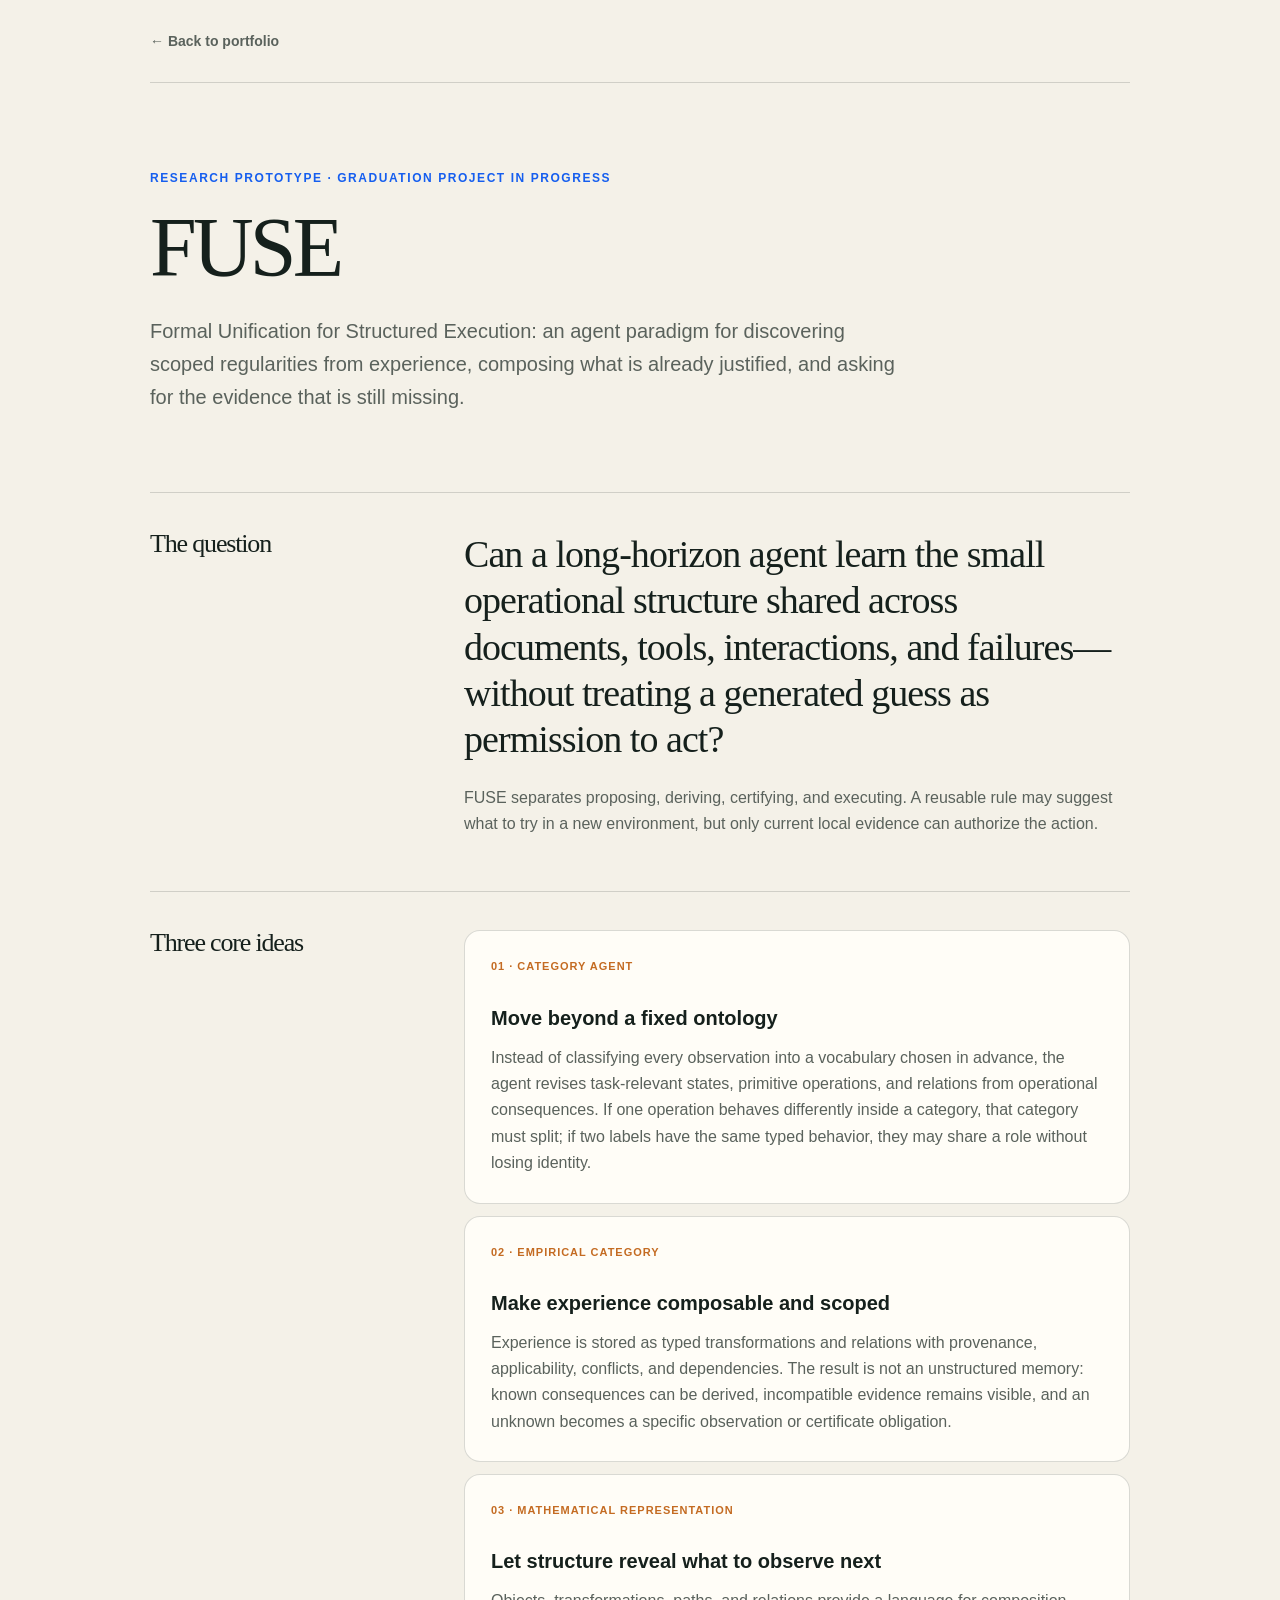
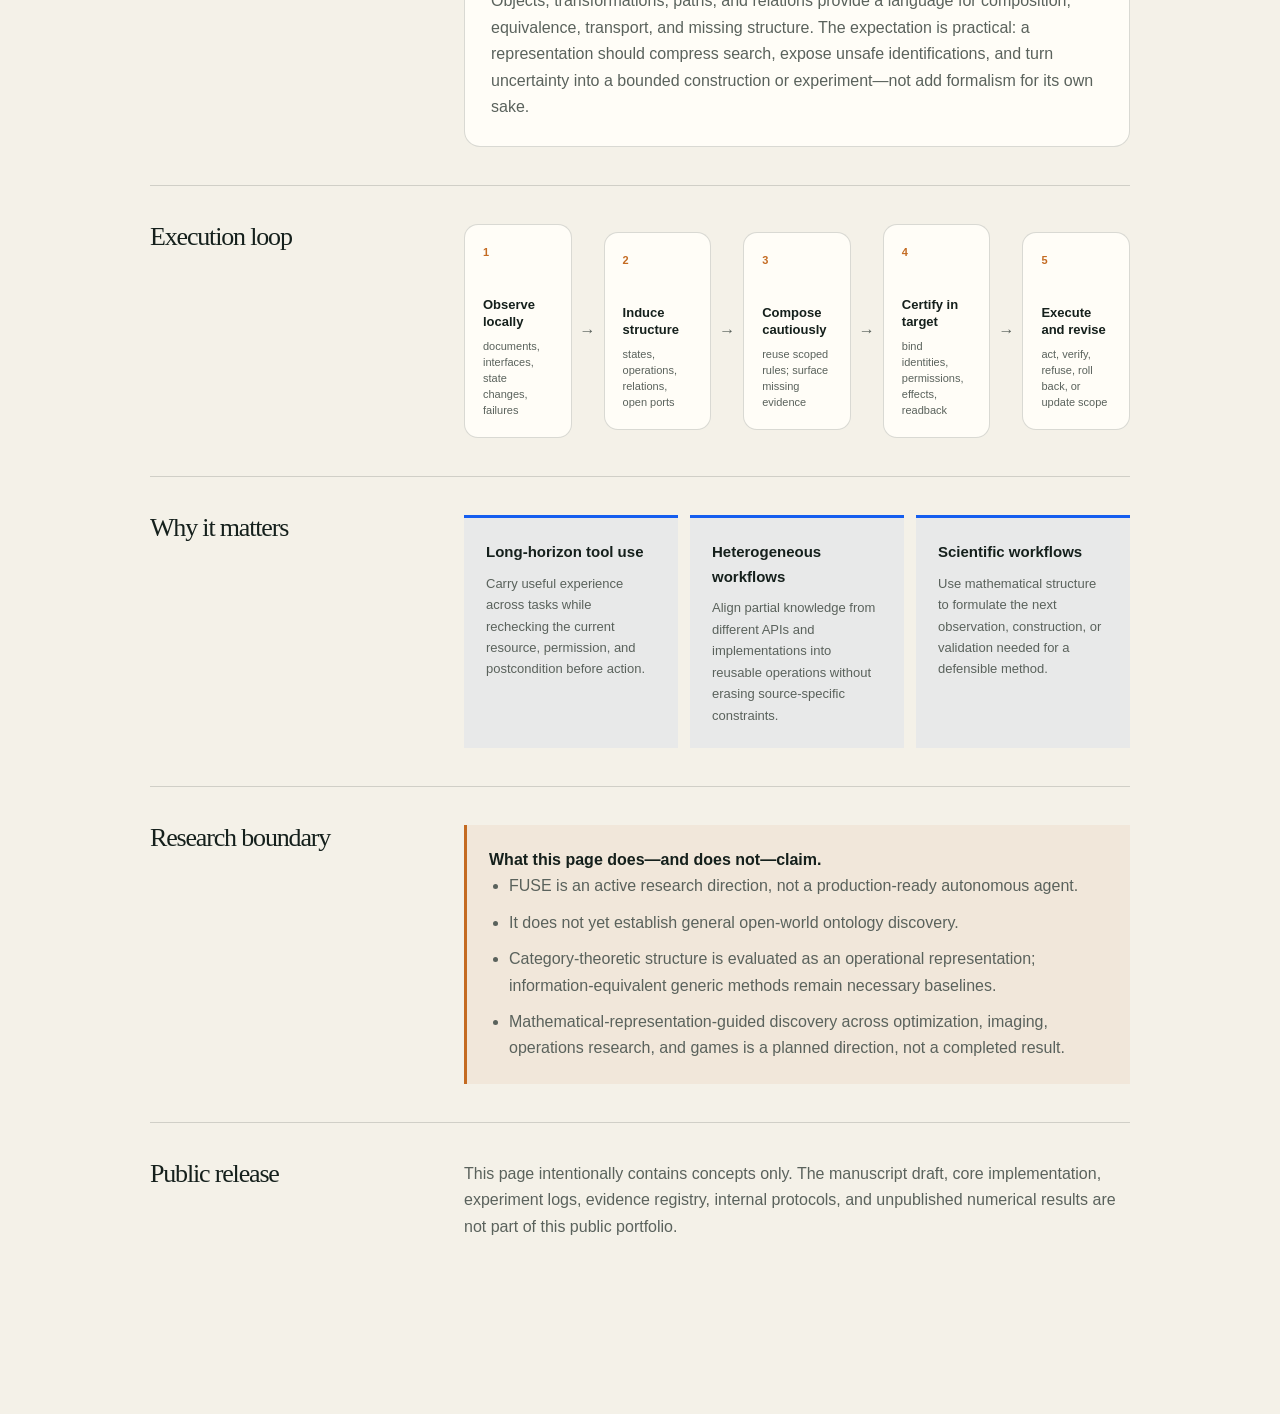
==== projects/fuse/index.html @ 45736b16 "Build public research portfolio for FUSE and Theory2Method" ====
<!doctype html>
<html lang="en">
<head>
  <meta charset="utf-8">
  <meta name="viewport" content="width=device-width, initial-scale=1">
  <meta name="description" content="FUSE: a research direction for structured execution from empirical categories.">
  <title>FUSE — Ruilin Wang</title>
  <link rel="icon" href="../../assets/mark.svg" type="image/svg+xml">
  <link rel="stylesheet" href="../../assets/project.css">
</head>
<body>
  <header class="doc-header"><a class="back-link" href="../../#fuse">← Back to portfolio</a></header>
  <main class="doc-main">
    <section class="doc-hero">
      <p class="eyebrow">Research prototype · graduation project in progress</p>
      <h1>FUSE</h1>
      <p class="doc-lede">Formal Unification for Structured Execution: an agent paradigm for discovering scoped regularities from experience, composing what is already justified, and asking for the evidence that is still missing.</p>
    </section>

    <section class="doc-grid">
      <h2>The question</h2>
      <div>
        <p class="pull-quote">Can a long-horizon agent learn the small operational structure shared across documents, tools, interactions, and failures—without treating a generated guess as permission to act?</p>
        <p>FUSE separates proposing, deriving, certifying, and executing. A reusable rule may suggest what to try in a new environment, but only current local evidence can authorize the action.</p>
      </div>
    </section>

    <section class="doc-grid">
      <h2>Three core ideas</h2>
      <div class="concept-stack">
        <article class="concept-card">
          <span>01 · Category Agent</span>
          <h3>Move beyond a fixed ontology</h3>
          <p>Instead of classifying every observation into a vocabulary chosen in advance, the agent revises task-relevant states, primitive operations, and relations from operational consequences. If one operation behaves differently inside a category, that category must split; if two labels have the same typed behavior, they may share a role without losing identity.</p>
        </article>
        <article class="concept-card">
          <span>02 · Empirical category</span>
          <h3>Make experience composable and scoped</h3>
          <p>Experience is stored as typed transformations and relations with provenance, applicability, conflicts, and dependencies. The result is not an unstructured memory: known consequences can be derived, incompatible evidence remains visible, and an unknown becomes a specific observation or certificate obligation.</p>
        </article>
        <article class="concept-card">
          <span>03 · Mathematical representation</span>
          <h3>Let structure reveal what to observe next</h3>
          <p>Objects, transformations, paths, and relations provide a language for composition, equivalence, transport, and missing structure. The expectation is practical: a representation should compress search, expose unsafe identifications, and turn uncertainty into a bounded construction or experiment—not add formalism for its own sake.</p>
        </article>
      </div>
    </section>

    <section class="doc-grid">
      <h2>Execution loop</h2>
      <div class="fuse-flow" aria-label="FUSE execution loop">
        <div class="fuse-step"><span>1</span><strong>Observe locally</strong><small>documents, interfaces, state changes, failures</small></div>
        <div class="fuse-arrow" aria-hidden="true">→</div>
        <div class="fuse-step"><span>2</span><strong>Induce structure</strong><small>states, operations, relations, open ports</small></div>
        <div class="fuse-arrow" aria-hidden="true">→</div>
        <div class="fuse-step"><span>3</span><strong>Compose cautiously</strong><small>reuse scoped rules; surface missing evidence</small></div>
        <div class="fuse-arrow" aria-hidden="true">→</div>
        <div class="fuse-step"><span>4</span><strong>Certify in target</strong><small>bind identities, permissions, effects, readback</small></div>
        <div class="fuse-arrow" aria-hidden="true">→</div>
        <div class="fuse-step"><span>5</span><strong>Execute and revise</strong><small>act, verify, refuse, roll back, or update scope</small></div>
      </div>
    </section>

    <section class="doc-grid">
      <h2>Why it matters</h2>
      <div class="application-grid">
        <article><h3>Long-horizon tool use</h3><p>Carry useful experience across tasks while rechecking the current resource, permission, and postcondition before action.</p></article>
        <article><h3>Heterogeneous workflows</h3><p>Align partial knowledge from different APIs and implementations into reusable operations without erasing source-specific constraints.</p></article>
        <article><h3>Scientific workflows</h3><p>Use mathematical structure to formulate the next observation, construction, or validation needed for a defensible method.</p></article>
      </div>
    </section>

    <section class="doc-grid">
      <h2>Research boundary</h2>
      <div class="boundary">
        <strong>What this page does—and does not—claim.</strong>
        <ul>
          <li>FUSE is an active research direction, not a production-ready autonomous agent.</li>
          <li>It does not yet establish general open-world ontology discovery.</li>
          <li>Category-theoretic structure is evaluated as an operational representation; information-equivalent generic methods remain necessary baselines.</li>
          <li>Mathematical-representation-guided discovery across optimization, imaging, operations research, and games is a planned direction, not a completed result.</li>
        </ul>
      </div>
    </section>

    <section class="doc-grid">
      <h2>Public release</h2>
      <p>This page intentionally contains concepts only. The manuscript draft, core implementation, experiment logs, evidence registry, internal protocols, and unpublished numerical results are not part of this public portfolio.</p>
    </section>
  </main>
</body>
</html>
---- assets/project.css ----
@import url("../styles.css");

body { background: var(--paper); }

.doc-header {
  width: min(980px, calc(100% - 40px));
  margin: 0 auto;
  padding: 28px 0;
  border-bottom: 1px solid var(--line);
}

.back-link { color: var(--muted); font-size: 14px; font-weight: 680; text-decoration: none; }
.back-link:hover { color: var(--ink); }

.doc-main {
  width: min(980px, calc(100% - 40px));
  margin: 0 auto;
  padding: 86px 0 120px;
}

.doc-hero { max-width: 870px; margin-bottom: 78px; }

.doc-hero h1 {
  margin-bottom: 24px;
  font-size: clamp(48px, 7vw, 84px);
}

.doc-hero .long-heading { font-size: clamp(39px, 6vw, 70px); }
.doc-lede { max-width: 760px; color: var(--muted); font-size: 20px; }
.doc-actions { display: flex; flex-wrap: wrap; gap: 12px; margin-top: 30px; }

.doc-grid {
  display: grid;
  grid-template-columns: 260px 1fr;
  gap: 54px;
  padding: 38px 0;
  border-top: 1px solid var(--line);
}

.doc-grid h2 { margin: 0; font-size: 26px; }
.doc-grid h3 { margin: 0 0 8px; font-size: 16px; }
.doc-grid p, .doc-grid li { color: var(--muted); }
.doc-grid ul, .doc-grid ol { margin: 0; padding-left: 20px; }
.doc-grid li + li { margin-top: 10px; }

.flow {
  display: grid;
  grid-template-columns: repeat(4, 1fr);
  gap: 8px;
}

.flow-five { grid-template-columns: repeat(5, 1fr); }

.flow-step {
  min-height: 120px;
  padding: 18px;
  border: 1px solid var(--line);
  border-radius: 14px;
  background: var(--white);
}

.flow-step span { display: block; margin-bottom: 26px; color: var(--blue); font-size: 11px; font-weight: 800; }
.flow-step strong { display: block; font-size: 13px; line-height: 1.35; }

.code-file {
  display: flex;
  align-items: center;
  justify-content: space-between;
  gap: 20px;
  padding: 18px 0;
  border-bottom: 1px solid var(--line);
}

.code-file:first-child { border-top: 1px solid var(--line); }
.code-file div { min-width: 0; }
.code-file strong { display: block; }
.code-file small { color: var(--muted); }
.code-file a { flex: none; color: var(--blue); font-size: 13px; font-weight: 750; text-decoration: none; }

.trust-grid { display: grid; grid-template-columns: 1fr 1fr; gap: 12px; }

.trust-grid article {
  padding: 24px;
  border: 1px solid var(--line);
  border-radius: 16px;
  background: var(--white);
}

.trust-grid article:last-child { border-color: rgba(21, 94, 239, 0.35); background: rgba(21, 94, 239, 0.055); }
.trust-grid span { display: block; margin-bottom: 30px; color: var(--blue); font-size: 11px; font-weight: 800; letter-spacing: 0.08em; text-transform: uppercase; }
.trust-grid h3 { font-size: 18px; }
.trust-grid p { margin: 0; font-size: 13px; }

.boundary {
  padding: 22px;
  border-left: 3px solid var(--amber);
  background: rgba(196, 107, 34, 0.07);
}

.abstract-copy {
  max-height: 430px;
  overflow: auto;
  padding: 26px;
  border: 1px solid var(--line);
  border-radius: 16px;
  background: var(--white);
  color: var(--muted);
  line-height: 1.78;
}

.pull-quote {
  margin-bottom: 22px;
  color: var(--ink) !important;
  font-family: Georgia, "Times New Roman", serif;
  font-size: clamp(24px, 3.2vw, 38px);
  line-height: 1.22;
  letter-spacing: -0.025em;
}

.concept-stack { display: grid; gap: 12px; }

.concept-card {
  padding: 26px;
  border: 1px solid var(--line);
  border-radius: 16px;
  background: var(--white);
}

.concept-card > span {
  display: block;
  margin-bottom: 26px;
  color: var(--amber);
  font-size: 11px;
  font-weight: 800;
  letter-spacing: 0.09em;
  text-transform: uppercase;
}

.concept-card h3 { margin-bottom: 10px; font-size: 20px; }
.concept-card p { margin: 0; }

.fuse-flow {
  display: grid;
  grid-template-columns: 1fr auto 1fr auto 1fr auto 1fr auto 1fr;
  align-items: center;
  gap: 8px;
}

.fuse-step {
  min-height: 172px;
  padding: 18px;
  border: 1px solid var(--line);
  border-radius: 14px;
  background: var(--white);
}

.fuse-step span { display: block; margin-bottom: 36px; color: var(--amber); font-size: 11px; font-weight: 800; }
.fuse-step strong { display: block; margin-bottom: 8px; font-size: 13px; line-height: 1.3; }
.fuse-step small { display: block; color: var(--muted); font-size: 11px; line-height: 1.45; }
.fuse-arrow { color: var(--muted); }

.application-grid {
  display: grid;
  grid-template-columns: repeat(3, 1fr);
  gap: 12px;
}

.application-grid article {
  padding: 22px;
  border-top: 3px solid var(--blue);
  background: rgba(21, 94, 239, 0.055);
}

.application-grid h3 { font-size: 15px; }
.application-grid p { margin: 0; font-size: 13px; }
.boundary ul { margin-bottom: 0; }

@media (max-width: 760px) {
  .doc-main, .doc-header { width: min(100% - 28px, 980px); }
  .doc-main { padding-top: 64px; }
  .doc-grid { grid-template-columns: 1fr; gap: 20px; }
  .flow { grid-template-columns: 1fr 1fr; }
  .flow-five { grid-template-columns: 1fr; }
  .trust-grid { grid-template-columns: 1fr; }
  .fuse-flow { grid-template-columns: 1fr; }
  .fuse-arrow { transform: rotate(90deg); text-align: center; }
  .fuse-step { min-height: 0; }
  .fuse-step span { margin-bottom: 18px; }
  .application-grid { grid-template-columns: 1fr; }
}
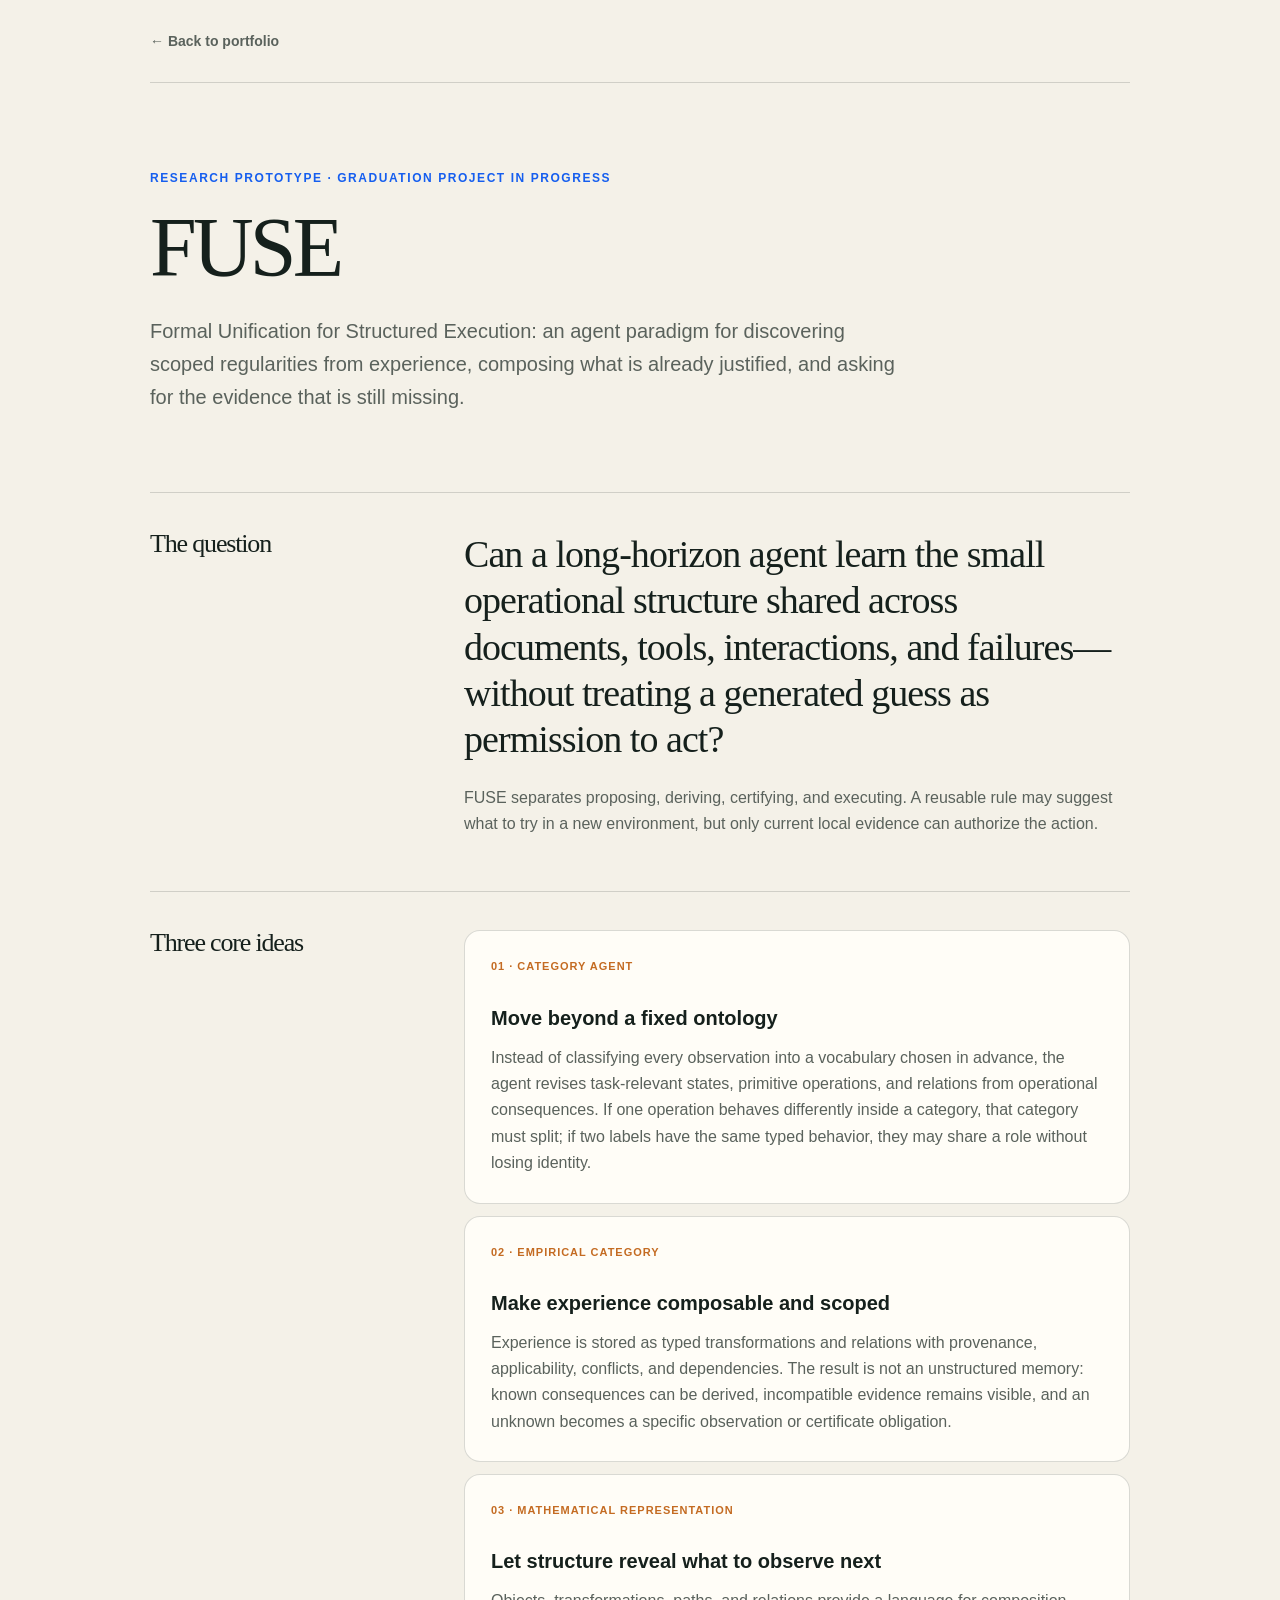
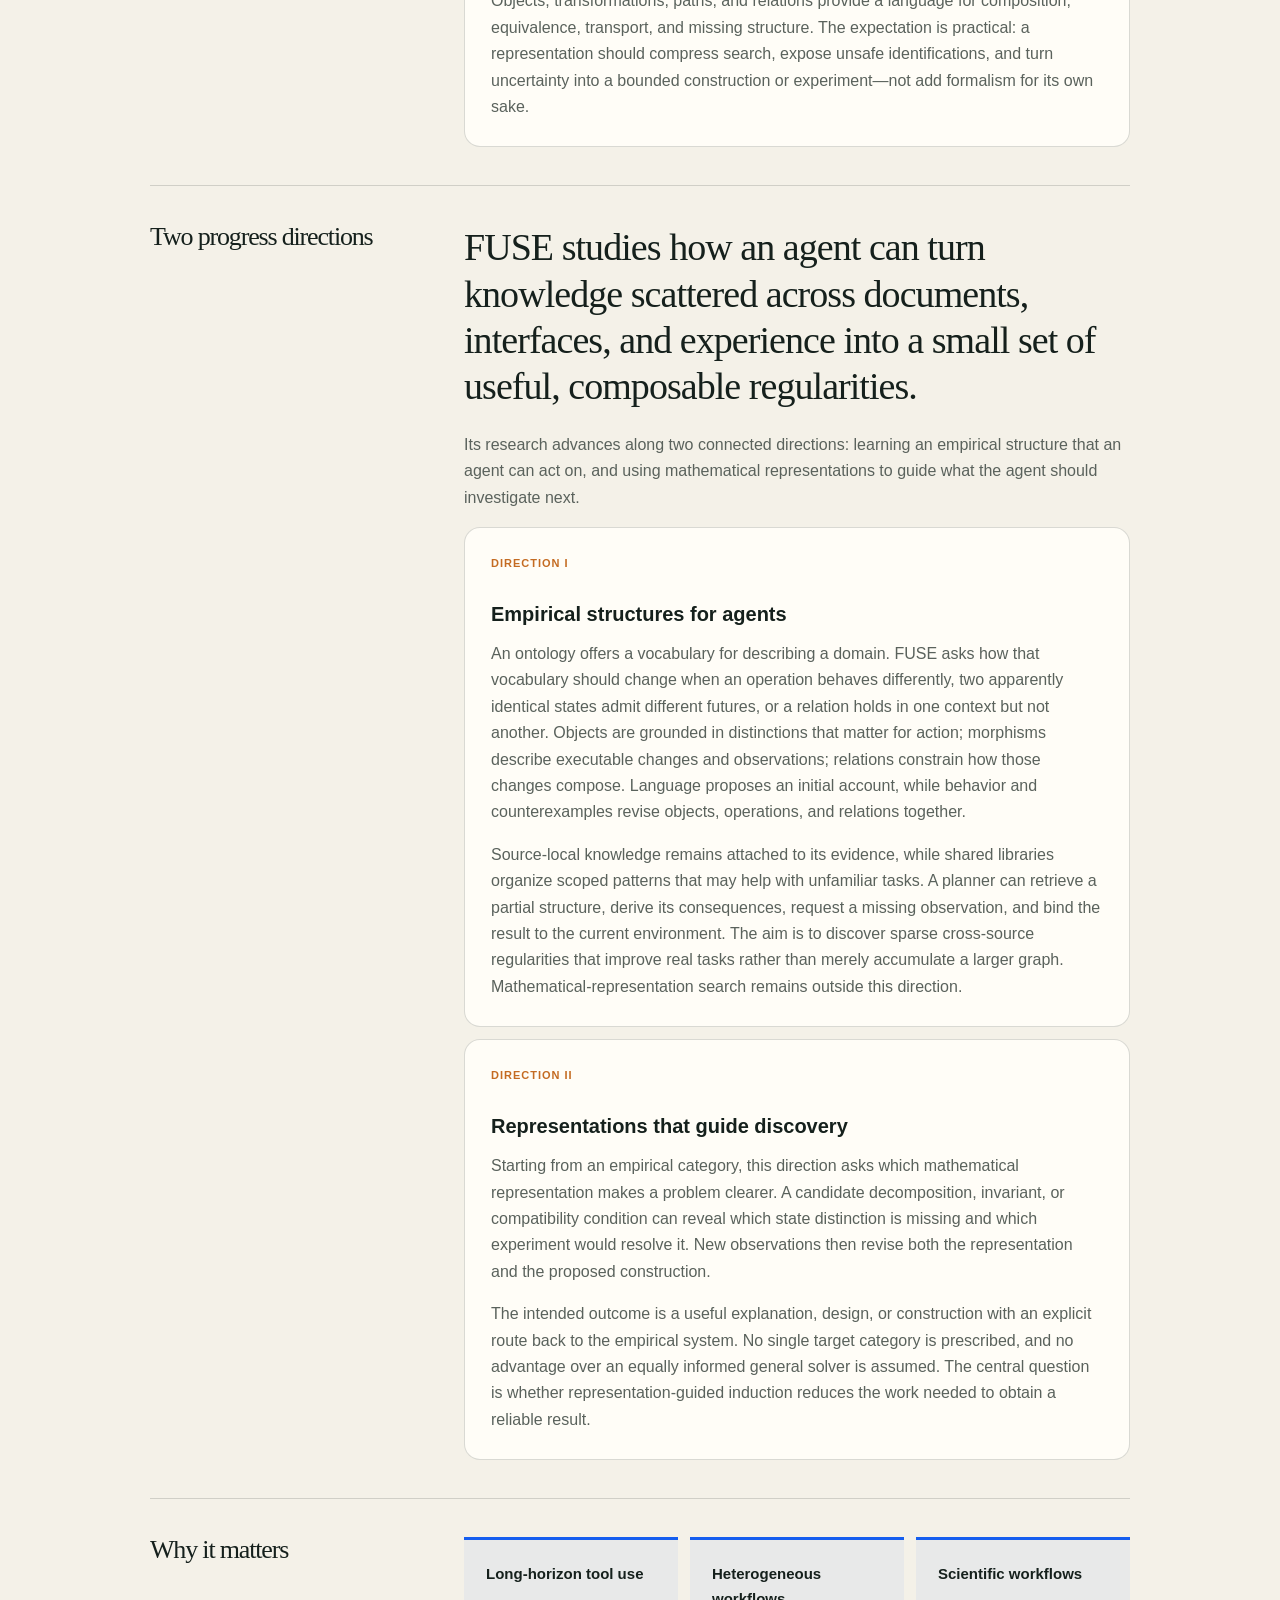
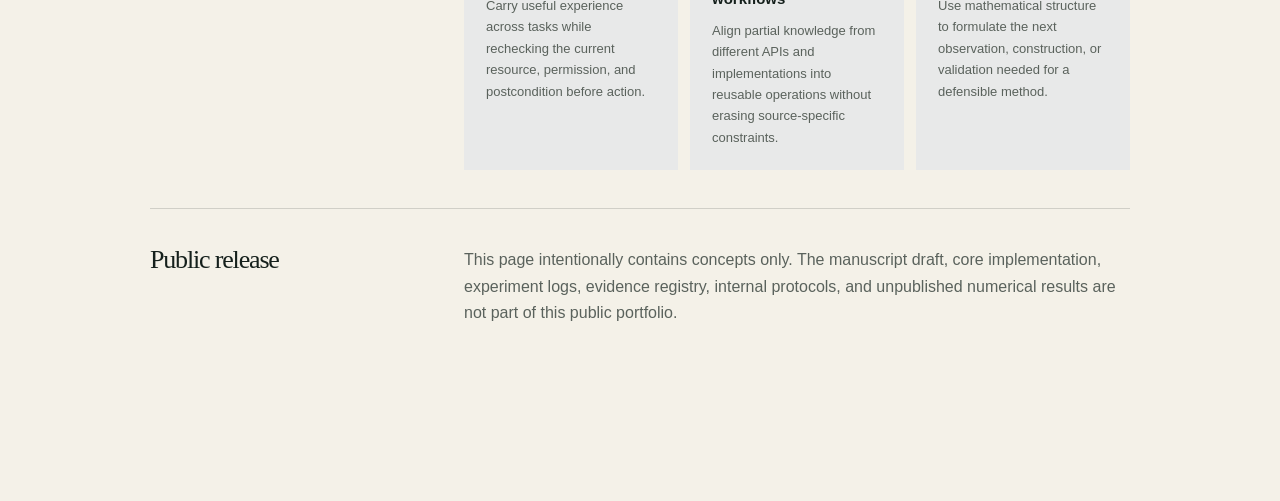
==== commit 32993f5e: "Refocus FUSE page on two progress directions" ====
--- a/projects/fuse/index.html
+++ b/projects/fuse/index.html
@@ -47,17 +47,24 @@
     </section>
 
     <section class="doc-grid">
-      <h2>Execution loop</h2>
-      <div class="fuse-flow" aria-label="FUSE execution loop">
-        <div class="fuse-step"><span>1</span><strong>Observe locally</strong><small>documents, interfaces, state changes, failures</small></div>
-        <div class="fuse-arrow" aria-hidden="true">→</div>
-        <div class="fuse-step"><span>2</span><strong>Induce structure</strong><small>states, operations, relations, open ports</small></div>
-        <div class="fuse-arrow" aria-hidden="true">→</div>
-        <div class="fuse-step"><span>3</span><strong>Compose cautiously</strong><small>reuse scoped rules; surface missing evidence</small></div>
-        <div class="fuse-arrow" aria-hidden="true">→</div>
-        <div class="fuse-step"><span>4</span><strong>Certify in target</strong><small>bind identities, permissions, effects, readback</small></div>
-        <div class="fuse-arrow" aria-hidden="true">→</div>
-        <div class="fuse-step"><span>5</span><strong>Execute and revise</strong><small>act, verify, refuse, roll back, or update scope</small></div>
+      <h2>Two progress directions</h2>
+      <div>
+        <p class="pull-quote">FUSE studies how an agent can turn knowledge scattered across documents, interfaces, and experience into a small set of useful, composable regularities.</p>
+        <p>Its research advances along two connected directions: learning an empirical structure that an agent can act on, and using mathematical representations to guide what the agent should investigate next.</p>
+        <div class="concept-stack">
+          <article class="concept-card">
+            <span>Direction I</span>
+            <h3>Empirical structures for agents</h3>
+            <p>An ontology offers a vocabulary for describing a domain. FUSE asks how that vocabulary should change when an operation behaves differently, two apparently identical states admit different futures, or a relation holds in one context but not another. Objects are grounded in distinctions that matter for action; morphisms describe executable changes and observations; relations constrain how those changes compose. Language proposes an initial account, while behavior and counterexamples revise objects, operations, and relations together.</p>
+            <p>Source-local knowledge remains attached to its evidence, while shared libraries organize scoped patterns that may help with unfamiliar tasks. A planner can retrieve a partial structure, derive its consequences, request a missing observation, and bind the result to the current environment. The aim is to discover sparse cross-source regularities that improve real tasks rather than merely accumulate a larger graph. Mathematical-representation search remains outside this direction.</p>
+          </article>
+          <article class="concept-card">
+            <span>Direction II</span>
+            <h3>Representations that guide discovery</h3>
+            <p>Starting from an empirical category, this direction asks which mathematical representation makes a problem clearer. A candidate decomposition, invariant, or compatibility condition can reveal which state distinction is missing and which experiment would resolve it. New observations then revise both the representation and the proposed construction.</p>
+            <p>The intended outcome is a useful explanation, design, or construction with an explicit route back to the empirical system. No single target category is prescribed, and no advantage over an equally informed general solver is assumed. The central question is whether representation-guided induction reduces the work needed to obtain a reliable result.</p>
+          </article>
+        </div>
       </div>
     </section>
 
@@ -71,19 +78,6 @@
     </section>
 
     <section class="doc-grid">
-      <h2>Research boundary</h2>
-      <div class="boundary">
-        <strong>What this page does—and does not—claim.</strong>
-        <ul>
-          <li>FUSE is an active research direction, not a production-ready autonomous agent.</li>
-          <li>It does not yet establish general open-world ontology discovery.</li>
-          <li>Category-theoretic structure is evaluated as an operational representation; information-equivalent generic methods remain necessary baselines.</li>
-          <li>Mathematical-representation-guided discovery across optimization, imaging, operations research, and games is a planned direction, not a completed result.</li>
-        </ul>
-      </div>
-    </section>
-
-    <section class="doc-grid">
       <h2>Public release</h2>
       <p>This page intentionally contains concepts only. The manuscript draft, core implementation, experiment logs, evidence registry, internal protocols, and unpublished numerical results are not part of this public portfolio.</p>
     </section>
--- a/assets/project.css
+++ b/assets/project.css
@@ -138,26 +138,7 @@
 
 .concept-card h3 { margin-bottom: 10px; font-size: 20px; }
 .concept-card p { margin: 0; }
-
-.fuse-flow {
-  display: grid;
-  grid-template-columns: 1fr auto 1fr auto 1fr auto 1fr auto 1fr;
-  align-items: center;
-  gap: 8px;
-}
-
-.fuse-step {
-  min-height: 172px;
-  padding: 18px;
-  border: 1px solid var(--line);
-  border-radius: 14px;
-  background: var(--white);
-}
-
-.fuse-step span { display: block; margin-bottom: 36px; color: var(--amber); font-size: 11px; font-weight: 800; }
-.fuse-step strong { display: block; margin-bottom: 8px; font-size: 13px; line-height: 1.3; }
-.fuse-step small { display: block; color: var(--muted); font-size: 11px; line-height: 1.45; }
-.fuse-arrow { color: var(--muted); }
+.concept-card p + p { margin-top: 16px; }
 
 .application-grid {
   display: grid;
@@ -182,9 +163,5 @@
   .flow { grid-template-columns: 1fr 1fr; }
   .flow-five { grid-template-columns: 1fr; }
   .trust-grid { grid-template-columns: 1fr; }
-  .fuse-flow { grid-template-columns: 1fr; }
-  .fuse-arrow { transform: rotate(90deg); text-align: center; }
-  .fuse-step { min-height: 0; }
-  .fuse-step span { margin-bottom: 18px; }
   .application-grid { grid-template-columns: 1fr; }
 }
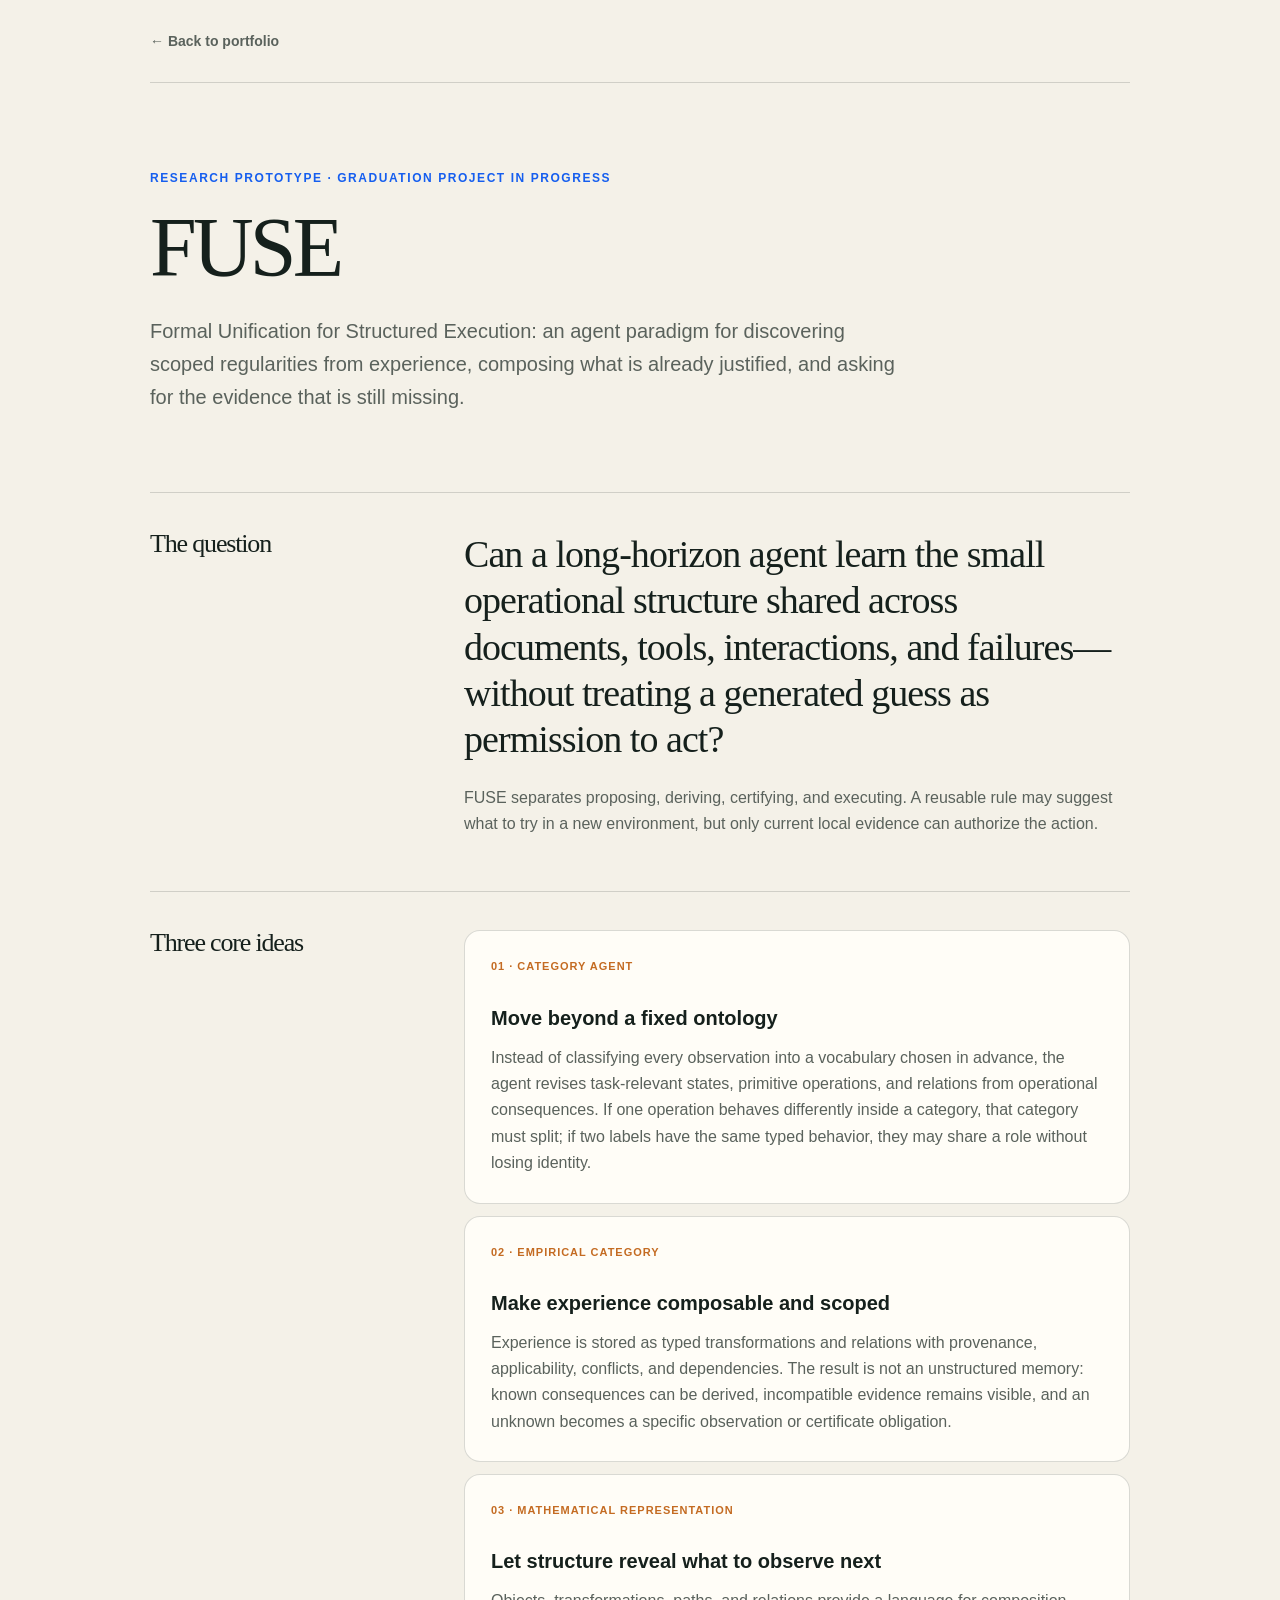
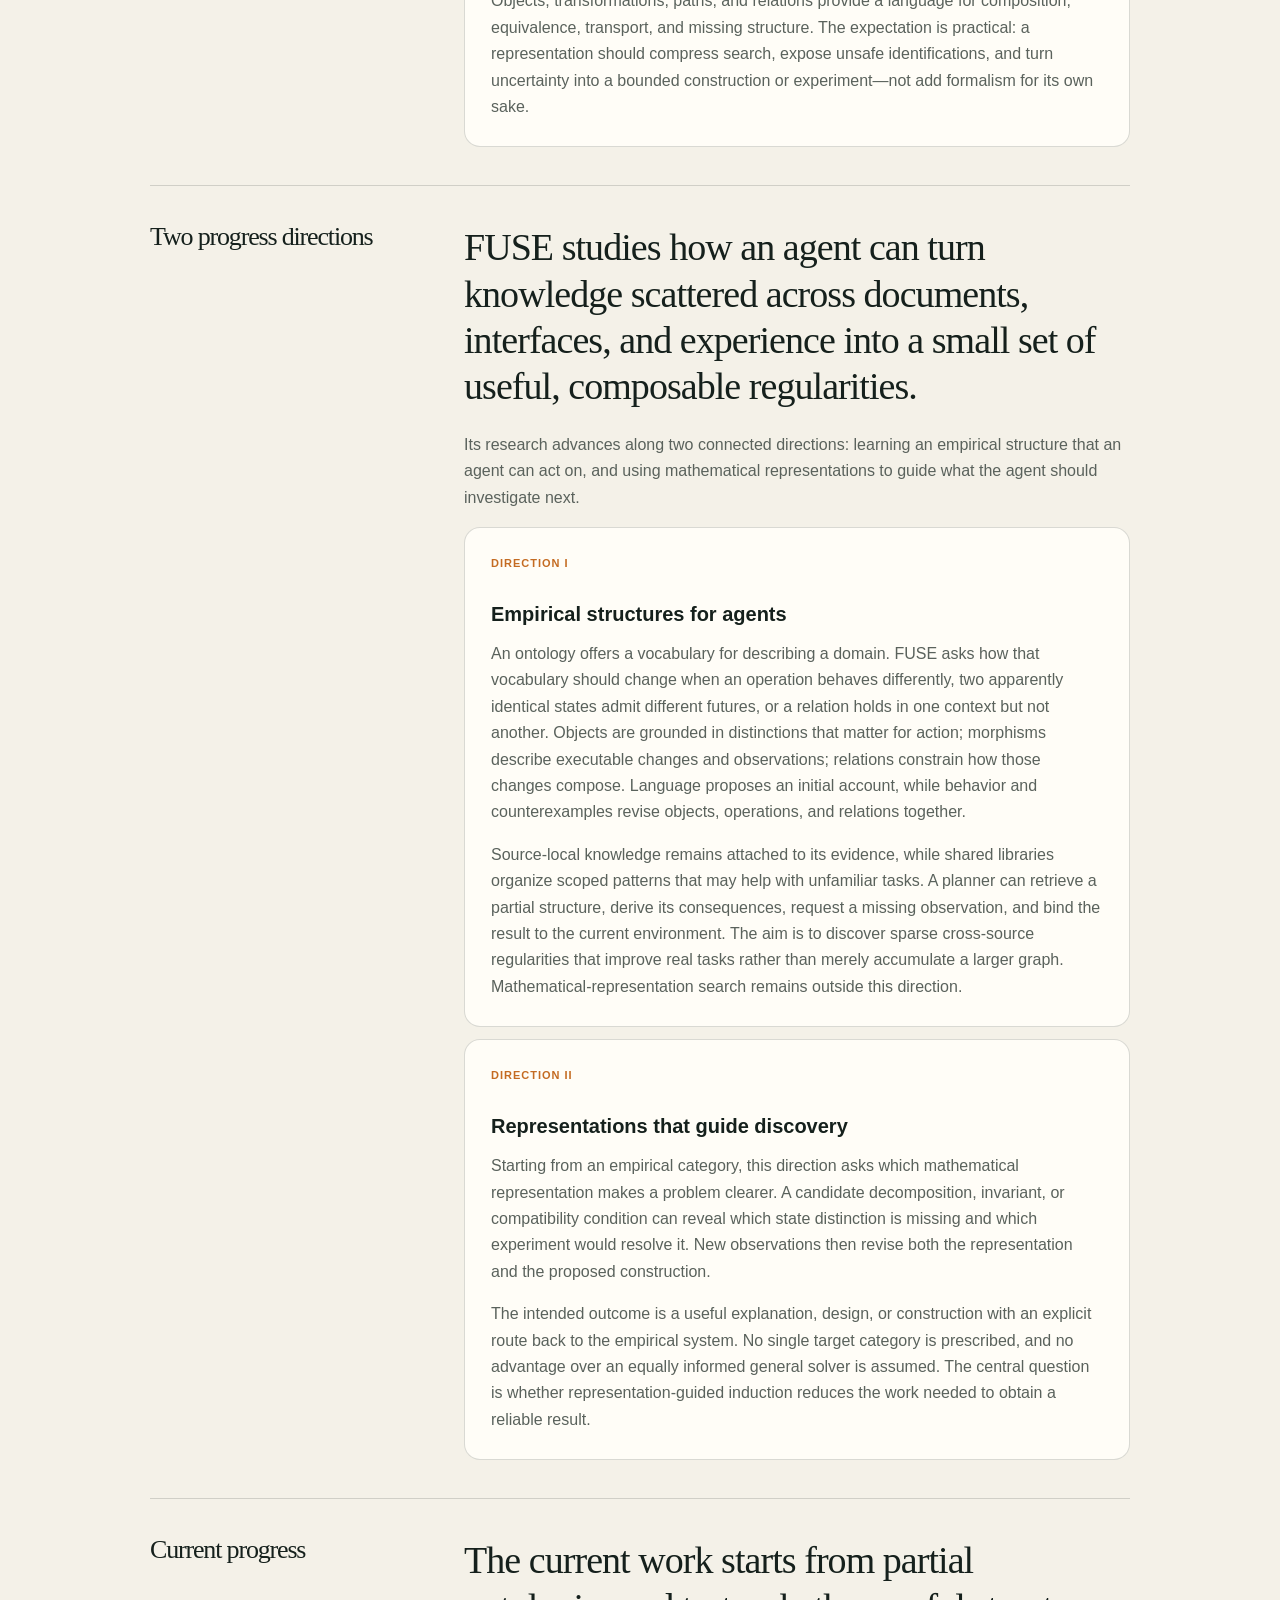
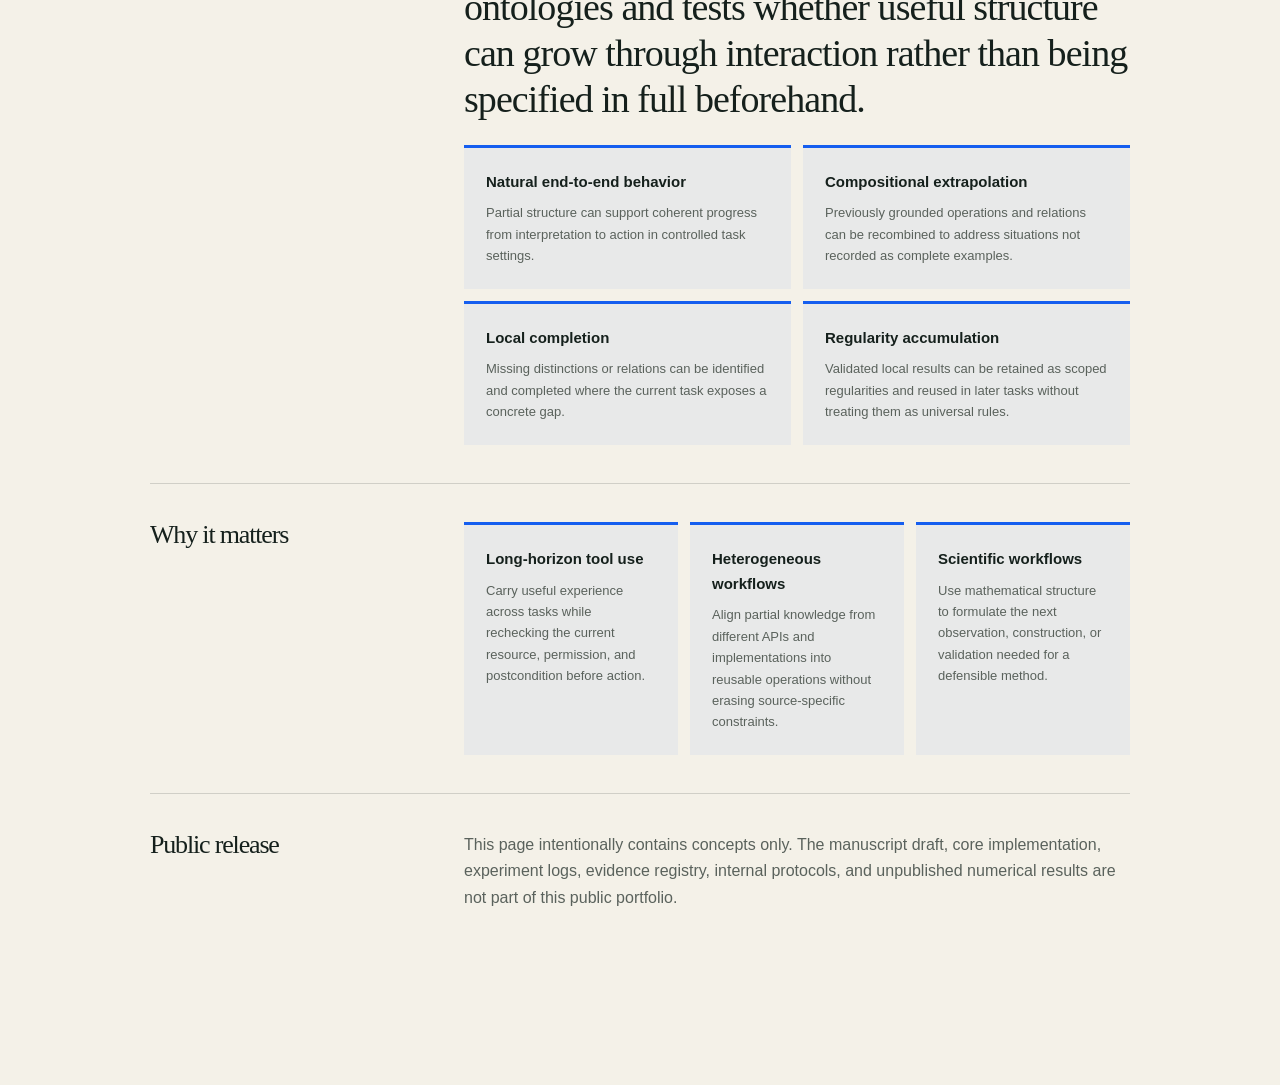
==== commit 4b0a7fb1: "Add linked FUSE current progress section" ====
--- a/projects/fuse/index.html
+++ b/projects/fuse/index.html
@@ -68,6 +68,19 @@
       </div>
     </section>
 
+    <section class="doc-grid" id="current-progress">
+      <h2>Current progress</h2>
+      <div>
+        <p class="pull-quote">The current work starts from partial ontologies and tests whether useful structure can grow through interaction rather than being specified in full beforehand.</p>
+        <div class="application-grid">
+          <article><h3>Natural end-to-end behavior</h3><p>Partial structure can support coherent progress from interpretation to action in controlled task settings.</p></article>
+          <article><h3>Compositional extrapolation</h3><p>Previously grounded operations and relations can be recombined to address situations not recorded as complete examples.</p></article>
+          <article><h3>Local completion</h3><p>Missing distinctions or relations can be identified and completed where the current task exposes a concrete gap.</p></article>
+          <article><h3>Regularity accumulation</h3><p>Validated local results can be retained as scoped regularities and reused in later tasks without treating them as universal rules.</p></article>
+        </div>
+      </div>
+    </section>
+
     <section class="doc-grid">
       <h2>Why it matters</h2>
       <div class="application-grid">
--- a/assets/project.css
+++ b/assets/project.css
@@ -146,6 +146,8 @@
   gap: 12px;
 }
 
+#current-progress .application-grid { grid-template-columns: repeat(2, 1fr); }
+
 .application-grid article {
   padding: 22px;
   border-top: 3px solid var(--blue);
@@ -164,4 +166,5 @@
   .flow-five { grid-template-columns: 1fr; }
   .trust-grid { grid-template-columns: 1fr; }
   .application-grid { grid-template-columns: 1fr; }
+  #current-progress .application-grid { grid-template-columns: 1fr; }
 }
